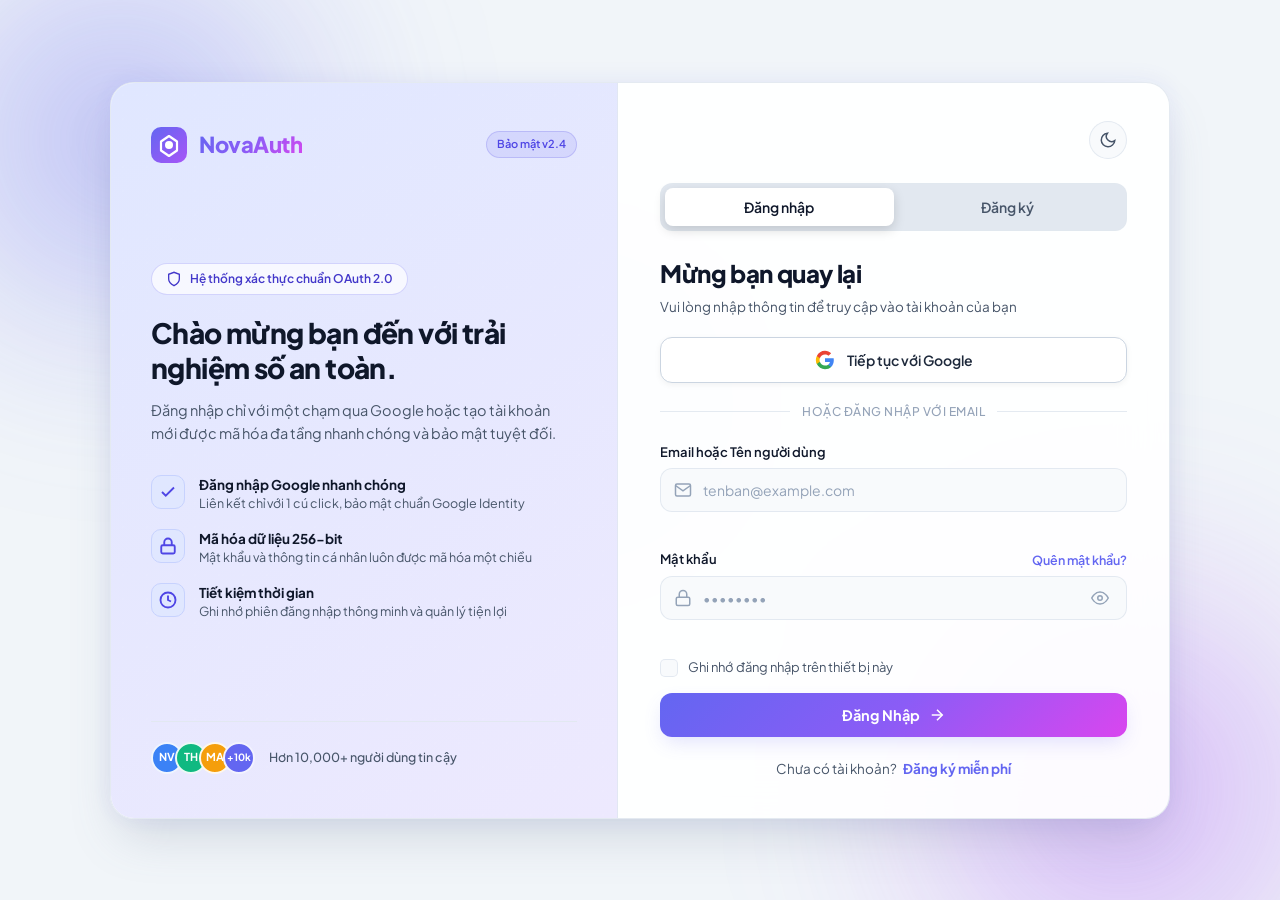
==== index.html @ f4237e20 "Initial commit: NovaAuth authentication project" ====
<!DOCTYPE html>
<html lang="vi" data-theme="dark">
<head>
    <meta charset="UTF-8">
    <meta name="viewport" content="width=device-width, initial-scale=1.0">
    <meta name="description" content="Trang đăng nhập và đăng ký tài khoản hiện đại, an toàn và hỗ trợ đăng nhập nhanh bằng Google.">
    <title>Đăng Nhập & Đăng Ký Tài Khoản | Auth Portal</title>
    
    <!-- Google Fonts -->
    <link rel="preconnect" href="https://fonts.googleapis.com">
    <link rel="preconnect" href="https://fonts.gstatic.com" crossorigin>
    <link href="https://fonts.googleapis.com/css2?family=Plus+Jakarta+Sans:wght@300;400;500;600;700;800&display=swap" rel="stylesheet">
    
    <!-- Stylesheet -->
    <link rel="stylesheet" href="style.css">
</head>
<body>
    <!-- Background Animated Glow Orbs -->
    <div class="ambient-glow glow-1"></div>
    <div class="ambient-glow glow-2"></div>
    <div class="ambient-glow glow-3"></div>

    <!-- Toast Notification Container -->
    <div id="toast-container" class="toast-container" aria-live="polite"></div>

    <!-- Main Container -->
    <main class="main-wrapper">
        <div class="auth-card">
            
            <!-- Left Panel / Brand Showcase (Desktop only) -->
            <div class="brand-panel">
                <div class="brand-header">
                    <div class="brand-logo">
                        <svg width="36" height="36" viewBox="0 0 36 36" fill="none" xmlns="http://www.w3.org/2000/svg">
                            <rect width="36" height="36" rx="10" fill="url(#logo-grad)"/>
                            <path d="M18 9L26 14.5V23.5L18 29L10 23.5V14.5L18 9Z" stroke="white" stroke-width="2.2" stroke-linejoin="round"/>
                            <circle cx="18" cy="18" r="4" fill="white"/>
                            <defs>
                                <linearGradient id="logo-grad" x1="0" y1="0" x2="36" y2="36" gradientUnits="userSpaceOnUse">
                                    <stop stop-color="#6366F1"/>
                                    <stop offset="1" stop-color="#A855F7"/>
                                </linearGradient>
                            </defs>
                        </svg>
                        <span class="brand-name">NovaAuth</span>
                    </div>
                    <span class="brand-badge">Bảo mật v2.4</span>
                </div>

                <div class="brand-content">
                    <div class="badge-pill">
                        <svg width="16" height="16" viewBox="0 0 24 24" fill="none" stroke="currentColor" stroke-width="2">
                            <path d="M12 22s8-4 8-10V5l-8-3-8 3v7c0 6 8 10 8 10z"/>
                        </svg>
                        <span>Hệ thống xác thực chuẩn OAuth 2.0</span>
                    </div>
                    <h1 class="brand-title">Chào mừng bạn đến với trải nghiệm số an toàn.</h1>
                    <p class="brand-desc">
                        Đăng nhập chỉ với một chạm qua Google hoặc tạo tài khoản mới được mã hóa đa tầng nhanh chóng và bảo mật tuyệt đối.
                    </p>

                    <!-- Feature list -->
                    <div class="feature-list">
                        <div class="feature-item">
                            <div class="feature-icon">
                                <svg width="18" height="18" viewBox="0 0 24 24" fill="none" stroke="currentColor" stroke-width="2.5">
                                    <polyline points="20 6 9 17 4 12"></polyline>
                                </svg>
                            </div>
                            <div class="feature-text">
                                <strong>Đăng nhập Google nhanh chóng</strong>
                                <span>Liên kết chỉ với 1 cú click, bảo mật chuẩn Google Identity</span>
                            </div>
                        </div>

                        <div class="feature-item">
                            <div class="feature-icon">
                                <svg width="18" height="18" viewBox="0 0 24 24" fill="none" stroke="currentColor" stroke-width="2.5">
                                    <rect x="3" y="11" width="18" height="11" rx="2" ry="2"></rect>
                                    <path d="M7 11V7a5 5 0 0 1 10 0v4"></path>
                                </svg>
                            </div>
                            <div class="feature-text">
                                <strong>Mã hóa dữ liệu 256-bit</strong>
                                <span>Mật khẩu và thông tin cá nhân luôn được mã hóa một chiều</span>
                            </div>
                        </div>

                        <div class="feature-item">
                            <div class="feature-icon">
                                <svg width="18" height="18" viewBox="0 0 24 24" fill="none" stroke="currentColor" stroke-width="2.5">
                                    <circle cx="12" cy="12" r="10"></circle>
                                    <path d="M12 6v6l4 2"></path>
                                </svg>
                            </div>
                            <div class="feature-text">
                                <strong>Tiết kiệm thời gian</strong>
                                <span>Ghi nhớ phiên đăng nhập thông minh và quản lý tiện lợi</span>
                            </div>
                        </div>
                    </div>
                </div>

                <div class="brand-footer">
                    <div class="user-avatars">
                        <div class="avatar-group">
                            <span class="avatar-dot avatar-1">NV</span>
                            <span class="avatar-dot avatar-2">TH</span>
                            <span class="avatar-dot avatar-3">MA</span>
                            <span class="avatar-dot avatar-count">+10k</span>
                        </div>
                        <span class="avatar-caption">Hơn 10,000+ người dùng tin cậy</span>
                    </div>
                </div>
            </div>

            <!-- Right Panel / Forms -->
            <div class="form-panel">
                <!-- Top Bar: Theme Toggle & Mobile Logo -->
                <div class="panel-top-bar">
                    <div class="mobile-logo">
                        <svg width="28" height="28" viewBox="0 0 36 36" fill="none">
                            <rect width="36" height="36" rx="8" fill="url(#mobile-logo-grad)"/>
                            <path d="M18 9L26 14.5V23.5L18 29L10 23.5V14.5L18 9Z" stroke="white" stroke-width="2.2" stroke-linejoin="round"/>
                            <circle cx="18" cy="18" r="4" fill="white"/>
                            <defs>
                                <linearGradient id="mobile-logo-grad" x1="0" y1="0" x2="36" y2="36" gradientUnits="userSpaceOnUse">
                                    <stop stop-color="#6366F1"/>
                                    <stop offset="1" stop-color="#A855F7"/>
                                </linearGradient>
                            </defs>
                        </svg>
                        <span>NovaAuth</span>
                    </div>

                    <button id="theme-toggle-btn" class="theme-toggle-btn" type="button" aria-label="Chuyển đổi giao diện sáng/tối" title="Đổi chế độ sáng / tối">
                        <svg class="theme-icon-sun" width="18" height="18" viewBox="0 0 24 24" fill="none" stroke="currentColor" stroke-width="2">
                            <circle cx="12" cy="12" r="5"></circle>
                            <line x1="12" y1="1" x2="12" y2="3"></line>
                            <line x1="12" y1="21" x2="12" y2="23"></line>
                            <line x1="4.22" y1="4.22" x2="5.64" y2="5.64"></line>
                            <line x1="18.36" y1="18.36" x2="19.78" y2="19.78"></line>
                            <line x1="1" y1="12" x2="3" y2="12"></line>
                            <line x1="21" y1="12" x2="23" y2="12"></line>
                            <line x1="4.22" y1="19.78" x2="5.64" y2="18.36"></line>
                            <line x1="18.36" y1="5.64" x2="19.78" y2="4.22"></line>
                        </svg>
                        <svg class="theme-icon-moon" width="18" height="18" viewBox="0 0 24 24" fill="none" stroke="currentColor" stroke-width="2">
                            <path d="M21 12.79A9 9 0 1 1 11.21 3 7 7 0 0 0 21 12.79z"></path>
                        </svg>
                    </button>
                </div>

                <!-- Authenticated Success Card View (Shown after login) -->
                <div id="authenticated-view" class="authenticated-view hidden">
                    <div class="auth-success-badge">
                        <svg width="40" height="40" viewBox="0 0 24 24" fill="none" stroke="currentColor" stroke-width="2">
                            <path d="M22 11.08V12a10 10 0 1 1-5.93-9.14"></path>
                            <polyline points="22 4 12 14.01 9 11.01"></polyline>
                        </svg>
                    </div>
                    <h2>Đăng nhập thành công!</h2>
                    <p class="auth-success-sub">Chào mừng bạn đã truy cập vào hệ thống NovaAuth an toàn.</p>
                    
                    <div class="user-card-profile">
                        <div class="user-avatar-circle" id="logged-user-avatar">U</div>
                        <div class="user-info">
                            <strong id="logged-user-name">Người dùng</strong>
                            <span id="logged-user-email">email@example.com</span>
                            <div class="login-method-badge" id="logged-method">
                                <span class="method-dot"></span> Đăng nhập bằng Google
                            </div>
                        </div>
                    </div>

                    <div class="authenticated-actions">
                        <button type="button" class="btn btn-primary" id="btn-continue-dashboard">
                            <span>Vào bảng điều khiển</span>
                            <svg width="18" height="18" viewBox="0 0 24 24" fill="none" stroke="currentColor" stroke-width="2">
                                <line x1="5" y1="12" x2="19" y2="12"></line>
                                <polyline points="12 5 19 12 12 19"></polyline>
                            </svg>
                        </button>
                        <button type="button" class="btn btn-secondary" id="btn-logout">
                            <svg width="18" height="18" viewBox="0 0 24 24" fill="none" stroke="currentColor" stroke-width="2">
                                <path d="M9 21H5a2 2 0 0 1-2-2V5a2 2 0 0 1 2-2h4"></path>
                                <polyline points="16 17 21 12 16 7"></polyline>
                                <line x1="21" y1="12" x2="9" y2="12"></line>
                            </svg>
                            <span>Đăng xuất</span>
                        </button>
                    </div>
                </div>

                <!-- Main Form Body (When not logged in) -->
                <div id="auth-forms-container" class="auth-forms-container">
                    
                    <!-- Segmented Pill Switcher -->
                    <div class="tabs-container" role="tablist">
                        <div class="tabs-slider" id="tabs-slider"></div>
                        <button class="tab-btn active" id="tab-login" role="tab" aria-selected="true" aria-controls="form-login">
                            Đăng nhập
                        </button>
                        <button class="tab-btn" id="tab-register" role="tab" aria-selected="false" aria-controls="form-register">
                            Đăng ký
                        </button>
                    </div>

                    <!-- Header Text -->
                    <div class="form-header">
                        <h2 id="form-heading">Mừng bạn quay lại</h2>
                        <p id="form-subheading">Vui lòng nhập thông tin để truy cập vào tài khoản của bạn</p>
                    </div>

                    <!-- Social Login: Google Button -->
                    <div class="social-login-section">
                        <button type="button" id="btn-google-auth" class="btn-google" aria-label="Đăng nhập bằng tài khoản Google">
                            <!-- Official Google "G" SVG Icon -->
                            <svg class="google-icon" width="20" height="20" viewBox="0 0 24 24" xmlns="http://www.w3.org/2000/svg">
                                <path d="M22.56 12.25c0-.78-.07-1.53-.2-2.25H12v4.26h5.92c-.26 1.37-1.04 2.53-2.21 3.31v2.77h3.57c2.08-1.92 3.28-4.74 3.28-8.09z" fill="#4285F4"/>
                                <path d="M12 23c2.97 0 5.46-.98 7.28-2.66l-3.57-2.77c-.98.66-2.23 1.06-3.71 1.06-2.86 0-5.29-1.93-6.16-4.53H2.18v2.84C3.99 20.53 7.7 23 12 23z" fill="#34A853"/>
                                <path d="M5.84 14.09c-.22-.66-.35-1.36-.35-2.09s.13-1.43.35-2.09V7.06H2.18C1.43 8.55 1 10.22 1 12s.43 3.45 1.18 4.94l2.85-2.22.81-.63z" fill="#FBBC05"/>
                                <path d="M12 5.38c1.62 0 3.06.56 4.21 1.64l3.15-3.15C17.45 2.09 14.97 1 12 1 7.7 1 3.99 3.47 2.18 7.06l3.66 2.84c.87-2.6 3.3-4.52 6.16-4.52z" fill="#EA4335"/>
                            </svg>
                            <span id="google-btn-text">Tiếp tục với Google</span>
                            <span class="btn-spinner hidden" id="google-spinner"></span>
                        </button>
                    </div>

                    <!-- Divider -->
                    <div class="divider">
                        <span class="divider-line"></span>
                        <span class="divider-text" id="divider-text">hoặc đăng nhập với email</span>
                        <span class="divider-line"></span>
                    </div>

                    <!-- LOGIN FORM -->
                    <form id="form-login" class="auth-form active" novalidate>
                        <!-- Email Input -->
                        <div class="form-group">
                            <label for="login-email" class="form-label">Email hoặc Tên người dùng</label>
                            <div class="input-wrapper">
                                <span class="input-icon">
                                    <svg width="18" height="18" viewBox="0 0 24 24" fill="none" stroke="currentColor" stroke-width="2">
                                        <path d="M4 4h16c1.1 0 2 .9 2 2v12c0 1.1-.9 2-2 2H4c-1.1 0-2-.9-2-2V6c0-1.1.9-2 2-2z"></path>
                                        <polyline points="22,6 12,13 2,6"></polyline>
                                    </svg>
                                </span>
                                <input type="email" id="login-email" class="form-input" placeholder="tenban@example.com" autocomplete="email" required>
                            </div>
                            <span class="error-msg" id="login-email-error"></span>
                        </div>

                        <!-- Password Input -->
                        <div class="form-group">
                            <div class="label-row">
                                <label for="login-password" class="form-label">Mật khẩu</label>
                                <button type="button" class="link-btn" id="btn-forgot-password">Quên mật khẩu?</button>
                            </div>
                            <div class="input-wrapper">
                                <span class="input-icon">
                                    <svg width="18" height="18" viewBox="0 0 24 24" fill="none" stroke="currentColor" stroke-width="2">
                                        <rect x="3" y="11" width="18" height="11" rx="2" ry="2"></rect>
                                        <path d="M7 11V7a5 5 0 0 1 10 0v4"></path>
                                    </svg>
                                </span>
                                <input type="password" id="login-password" class="form-input" placeholder="••••••••" autocomplete="current-password" required>
                                <button type="button" class="btn-toggle-password" data-target="login-password" aria-label="Ẩn hiện mật khẩu">
                                    <!-- Eye icon -->
                                    <svg class="eye-open" width="18" height="18" viewBox="0 0 24 24" fill="none" stroke="currentColor" stroke-width="2">
                                        <path d="M1 12s4-8 11-8 11 8 11 8-4 8-11 8-11-8-11-8z"></path>
                                        <circle cx="12" cy="12" r="3"></circle>
                                    </svg>
                                    <!-- Eye off icon -->
                                    <svg class="eye-closed hidden" width="18" height="18" viewBox="0 0 24 24" fill="none" stroke="currentColor" stroke-width="2">
                                        <path d="M17.94 17.94A10.07 10.07 0 0 1 12 20c-7 0-11-8-11-8a18.45 18.45 0 0 1 5.06-5.94M9.9 4.24A9.12 9.12 0 0 1 12 4c7 0 11 8 11 8a18.5 18.5 0 0 1-2.16 3.19m-6.72-1.07a3 3 0 1 1-4.24-4.24"></path>
                                        <line x1="1" y1="1" x2="23" y2="23"></line>
                                    </svg>
                                </button>
                            </div>
                            <span class="error-msg" id="login-password-error"></span>
                        </div>

                        <!-- Remember Me -->
                        <div class="form-check-group">
                            <label class="custom-checkbox">
                                <input type="checkbox" id="login-remember">
                                <span class="checkbox-box">
                                    <svg width="12" height="12" viewBox="0 0 24 24" fill="none" stroke="currentColor" stroke-width="3.5">
                                        <polyline points="20 6 9 17 4 12"></polyline>
                                    </svg>
                                </span>
                                <span class="checkbox-label">Ghi nhớ đăng nhập trên thiết bị này</span>
                            </label>
                        </div>

                        <!-- Submit Button -->
                        <button type="submit" id="btn-submit-login" class="btn btn-primary btn-block">
                            <span class="btn-text">Đăng Nhập</span>
                            <svg class="btn-arrow" width="18" height="18" viewBox="0 0 24 24" fill="none" stroke="currentColor" stroke-width="2">
                                <line x1="5" y1="12" x2="19" y2="12"></line>
                                <polyline points="12 5 19 12 12 19"></polyline>
                            </svg>
                            <span class="btn-spinner hidden"></span>
                        </button>

                        <div class="switch-prompt">
                            Chưa có tài khoản? <button type="button" class="inline-switch-btn" id="link-to-register">Đăng ký miễn phí</button>
                        </div>
                    </form>

                    <!-- REGISTER FORM -->
                    <form id="form-register" class="auth-form hidden" novalidate>
                        <!-- Full Name -->
                        <div class="form-group">
                            <label for="reg-fullname" class="form-label">Họ và tên</label>
                            <div class="input-wrapper">
                                <span class="input-icon">
                                    <svg width="18" height="18" viewBox="0 0 24 24" fill="none" stroke="currentColor" stroke-width="2">
                                        <path d="M20 21v-2a4 4 0 0 0-4-4H8a4 4 0 0 0-4 4v2"></path>
                                        <circle cx="12" cy="7" r="4"></circle>
                                    </svg>
                                </span>
                                <input type="text" id="reg-fullname" class="form-input" placeholder="Ví dụ: Nguyễn Văn An" autocomplete="name" required>
                            </div>
                            <span class="error-msg" id="reg-fullname-error"></span>
                        </div>

                        <!-- Email -->
                        <div class="form-group">
                            <label for="reg-email" class="form-label">Địa chỉ Email</label>
                            <div class="input-wrapper">
                                <span class="input-icon">
                                    <svg width="18" height="18" viewBox="0 0 24 24" fill="none" stroke="currentColor" stroke-width="2">
                                        <path d="M4 4h16c1.1 0 2 .9 2 2v12c0 1.1-.9 2-2 2H4c-1.1 0-2-.9-2-2V6c0-1.1.9-2 2-2z"></path>
                                        <polyline points="22,6 12,13 2,6"></polyline>
                                    </svg>
                                </span>
                                <input type="email" id="reg-email" class="form-input" placeholder="tenban@gmail.com" autocomplete="email" required>
                            </div>
                            <span class="error-msg" id="reg-email-error"></span>
                        </div>

                        <!-- Password -->
                        <div class="form-group">
                            <label for="reg-password" class="form-label">Mật khẩu</label>
                            <div class="input-wrapper">
                                <span class="input-icon">
                                    <svg width="18" height="18" viewBox="0 0 24 24" fill="none" stroke="currentColor" stroke-width="2">
                                        <rect x="3" y="11" width="18" height="11" rx="2" ry="2"></rect>
                                        <path d="M7 11V7a5 5 0 0 1 10 0v4"></path>
                                    </svg>
                                </span>
                                <input type="password" id="reg-password" class="form-input" placeholder="Tối thiểu 8 ký tự" autocomplete="new-password" required>
                                <button type="button" class="btn-toggle-password" data-target="reg-password" aria-label="Ẩn hiện mật khẩu">
                                    <svg class="eye-open" width="18" height="18" viewBox="0 0 24 24" fill="none" stroke="currentColor" stroke-width="2">
                                        <path d="M1 12s4-8 11-8 11 8 11 8-4 8-11 8-11-8-11-8z"></path>
                                        <circle cx="12" cy="12" r="3"></circle>
                                    </svg>
                                    <svg class="eye-closed hidden" width="18" height="18" viewBox="0 0 24 24" fill="none" stroke="currentColor" stroke-width="2">
                                        <path d="M17.94 17.94A10.07 10.07 0 0 1 12 20c-7 0-11-8-11-8a18.45 18.45 0 0 1 5.06-5.94M9.9 4.24A9.12 9.12 0 0 1 12 4c7 0 11 8 11 8a18.5 18.5 0 0 1-2.16 3.19m-6.72-1.07a3 3 0 1 1-4.24-4.24"></path>
                                        <line x1="1" y1="1" x2="23" y2="23"></line>
                                    </svg>
                                </button>
                            </div>

                            <!-- Real-time Password Strength Meter -->
                            <div class="password-meter-wrap" id="password-meter-wrap">
                                <div class="meter-bar-container">
                                    <div class="meter-bar-segment" id="meter-segment-1"></div>
                                    <div class="meter-bar-segment" id="meter-segment-2"></div>
                                    <div class="meter-bar-segment" id="meter-segment-3"></div>
                                    <div class="meter-bar-segment" id="meter-segment-4"></div>
                                </div>
                                <div class="meter-label">
                                    <span>Độ bảo mật:</span>
                                    <strong id="meter-text" class="meter-text">Chưa nhập</strong>
                                </div>
                                <!-- Password requirements checklist -->
                                <ul class="pwd-requirements">
                                    <li id="req-len" class="req-item">
                                        <span class="req-icon"></span> Tối thiểu 8 ký tự
                                    </li>
                                    <li id="req-upper" class="req-item">
                                        <span class="req-icon"></span> Chữ hoa và chữ thường
                                    </li>
                                    <li id="req-num" class="req-item">
                                        <span class="req-icon"></span> Chữ số (0-9)
                                    </li>
                                    <li id="req-special" class="req-item">
                                        <span class="req-icon"></span> Ký tự đặc biệt (!@#$%...)
                                    </li>
                                </ul>
                            </div>
                            <span class="error-msg" id="reg-password-error"></span>
                        </div>

                        <!-- Confirm Password -->
                        <div class="form-group">
                            <label for="reg-confirm-password" class="form-label">Xác nhận mật khẩu</label>
                            <div class="input-wrapper">
                                <span class="input-icon">
                                    <svg width="18" height="18" viewBox="0 0 24 24" fill="none" stroke="currentColor" stroke-width="2">
                                        <path d="M12 22s8-4 8-10V5l-8-3-8 3v7c0 6 8 10 8 10z"></path>
                                    </svg>
                                </span>
                                <input type="password" id="reg-confirm-password" class="form-input" placeholder="Nhập lại mật khẩu" autocomplete="new-password" required>
                                <button type="button" class="btn-toggle-password" data-target="reg-confirm-password" aria-label="Ẩn hiện mật khẩu">
                                    <svg class="eye-open" width="18" height="18" viewBox="0 0 24 24" fill="none" stroke="currentColor" stroke-width="2">
                                        <path d="M1 12s4-8 11-8 11 8 11 8-4 8-11 8-11-8-11-8z"></path>
                                        <circle cx="12" cy="12" r="3"></circle>
                                    </svg>
                                    <svg class="eye-closed hidden" width="18" height="18" viewBox="0 0 24 24" fill="none" stroke="currentColor" stroke-width="2">
                                        <path d="M17.94 17.94A10.07 10.07 0 0 1 12 20c-7 0-11-8-11-8a18.45 18.45 0 0 1 5.06-5.94M9.9 4.24A9.12 9.12 0 0 1 12 4c7 0 11 8 11 8a18.5 18.5 0 0 1-2.16 3.19m-6.72-1.07a3 3 0 1 1-4.24-4.24"></path>
                                        <line x1="1" y1="1" x2="23" y2="23"></line>
                                    </svg>
                                </button>
                            </div>
                            <span class="error-msg" id="reg-confirm-password-error"></span>
                        </div>

                        <!-- Terms and Conditions Checkbox -->
                        <div class="form-check-group">
                            <label class="custom-checkbox">
                                <input type="checkbox" id="reg-terms" required>
                                <span class="checkbox-box">
                                    <svg width="12" height="12" viewBox="0 0 24 24" fill="none" stroke="currentColor" stroke-width="3.5">
                                        <polyline points="20 6 9 17 4 12"></polyline>
                                    </svg>
                                </span>
                                <span class="checkbox-label">
                                    Tôi đồng ý với <a href="#terms" class="legal-link" id="link-terms">Điều khoản sử dụng</a> và <a href="#privacy" class="legal-link" id="link-privacy">Chính sách bảo mật</a>
                                </span>
                            </label>
                            <span class="error-msg" id="reg-terms-error"></span>
                        </div>

                        <!-- Submit Button -->
                        <button type="submit" id="btn-submit-register" class="btn btn-primary btn-block">
                            <span class="btn-text">Đăng Ký Tài Khoản</span>
                            <svg class="btn-arrow" width="18" height="18" viewBox="0 0 24 24" fill="none" stroke="currentColor" stroke-width="2">
                                <line x1="5" y1="12" x2="19" y2="12"></line>
                                <polyline points="12 5 19 12 12 19"></polyline>
                            </svg>
                            <span class="btn-spinner hidden"></span>
                        </button>

                        <div class="switch-prompt">
                            Đã có tài khoản? <button type="button" class="inline-switch-btn" id="link-to-login">Đăng nhập ngay</button>
                        </div>
                    </form>

                </div>
            </div>

        </div>
    </main>

    <!-- Google One-Tap / Account Chooser Modal (Interactive Simulation) -->
    <div id="google-modal" class="modal-overlay hidden" role="dialog" aria-modal="true" aria-labelledby="google-modal-title">
        <div class="modal-card google-modal-card">
            <div class="google-modal-header">
                <div class="google-brand-row">
                    <svg width="24" height="24" viewBox="0 0 24 24">
                        <path d="M22.56 12.25c0-.78-.07-1.53-.2-2.25H12v4.26h5.92c-.26 1.37-1.04 2.53-2.21 3.31v2.77h3.57c2.08-1.92 3.28-4.74 3.28-8.09z" fill="#4285F4"/>
                        <path d="M12 23c2.97 0 5.46-.98 7.28-2.66l-3.57-2.77c-.98.66-2.23 1.06-3.71 1.06-2.86 0-5.29-1.93-6.16-4.53H2.18v2.84C3.99 20.53 7.7 23 12 23z" fill="#34A853"/>
                        <path d="M5.84 14.09c-.22-.66-.35-1.36-.35-2.09s.13-1.43.35-2.09V7.06H2.18C1.43 8.55 1 10.22 1 12s.43 3.45 1.18 4.94l2.85-2.22.81-.63z" fill="#FBBC05"/>
                        <path d="M12 5.38c1.62 0 3.06.56 4.21 1.64l3.15-3.15C17.45 2.09 14.97 1 12 1 7.7 1 3.99 3.47 2.18 7.06l3.66 2.84c.87-2.6 3.3-4.52 6.16-4.52z" fill="#EA4335"/>
                    </svg>
                    <span class="google-title" id="google-modal-title">Đăng nhập bằng Google</span>
                </div>
                <button type="button" class="modal-close-btn" id="btn-close-google-modal" aria-label="Đóng">&times;</button>
            </div>

            <p class="google-modal-sub">Chọn tài khoản Google của bạn để liên kết với NovaAuth</p>

            <div class="google-account-list">
                <!-- Preset Account 1 -->
                <button type="button" class="google-account-item" data-email="nguyen.an.dev@gmail.com" data-name="Nguyễn Văn An" data-avatar="A">
                    <div class="google-avatar" style="background: linear-gradient(135deg, #4285F4, #34A853);">A</div>
                    <div class="google-account-details">
                        <strong class="google-acc-name">Nguyễn Văn An</strong>
                        <span class="google-acc-email">nguyen.an.dev@gmail.com</span>
                    </div>
                    <svg class="google-arrow" width="16" height="16" viewBox="0 0 24 24" fill="none" stroke="currentColor" stroke-width="2">
                        <polyline points="9 18 15 12 9 6"></polyline>
                    </svg>
                </button>

                <!-- Preset Account 2 -->
                <button type="button" class="google-account-item" data-email="tran.hoa.designer@gmail.com" data-name="Trần Thị Hoa" data-avatar="H">
                    <div class="google-avatar" style="background: linear-gradient(135deg, #EA4335, #FBBC05);">H</div>
                    <div class="google-account-details">
                        <strong class="google-acc-name">Trần Thị Hoa</strong>
                        <span class="google-acc-email">tran.hoa.designer@gmail.com</span>
                    </div>
                    <svg class="google-arrow" width="16" height="16" viewBox="0 0 24 24" fill="none" stroke="currentColor" stroke-width="2">
                        <polyline points="9 18 15 12 9 6"></polyline>
                    </svg>
                </button>

                <!-- Custom Account option -->
                <button type="button" class="google-account-item custom-acc" id="btn-google-custom-account">
                    <div class="google-avatar add-icon">
                        <svg width="20" height="20" viewBox="0 0 24 24" fill="none" stroke="currentColor" stroke-width="2">
                            <line x1="12" y1="5" x2="12" y2="19"></line>
                            <line x1="5" y1="12" x2="19" y2="12"></line>
                        </svg>
                    </div>
                    <div class="google-account-details">
                        <strong class="google-acc-name">Sử dụng tài khoản khác</strong>
                        <span class="google-acc-email">Nhập email Google cá nhân của bạn</span>
                    </div>
                </button>
            </div>

            <!-- Custom Email input form if user selects custom -->
            <form id="google-custom-form" class="google-custom-form hidden">
                <input type="email" id="google-custom-email-input" class="form-input" placeholder="Nhập địa chỉ Gmail..." required>
                <button type="submit" class="btn btn-primary" style="margin-top: 10px; width: 100%;">
                    Tiếp tục với tài khoản này
                </button>
            </form>

            <div class="google-modal-footer">
                <small>Để tiếp tục, Google sẽ chia sẻ tên, địa chỉ email, tùy chọn ngôn ngữ và ảnh hồ sơ của bạn với NovaAuth.</small>
            </div>
        </div>
    </div>

    <!-- Forgot Password Modal -->
    <div id="forgot-modal" class="modal-overlay hidden" role="dialog" aria-modal="true" aria-labelledby="forgot-modal-title">
        <div class="modal-card">
            <div class="modal-header">
                <div class="modal-icon-badge">
                    <svg width="24" height="24" viewBox="0 0 24 24" fill="none" stroke="currentColor" stroke-width="2">
                        <rect x="3" y="11" width="18" height="11" rx="2" ry="2"></rect>
                        <path d="M7 11V7a5 5 0 0 1 10 0v4"></path>
                    </svg>
                </div>
                <div>
                    <h3 id="forgot-modal-title">Khôi phục mật khẩu</h3>
                    <p class="modal-sub">Chúng tôi sẽ gửi liên kết đặt lại mật khẩu đến email của bạn</p>
                </div>
                <button type="button" class="modal-close-btn" id="btn-close-forgot-modal" aria-label="Đóng">&times;</button>
            </div>

            <form id="form-forgot-password" novalidate>
                <div class="form-group" style="margin-top: 16px;">
                    <label for="forgot-email" class="form-label">Email đã đăng ký</label>
                    <div class="input-wrapper">
                        <span class="input-icon">
                            <svg width="18" height="18" viewBox="0 0 24 24" fill="none" stroke="currentColor" stroke-width="2">
                                <path d="M4 4h16c1.1 0 2 .9 2 2v12c0 1.1-.9 2-2 2H4c-1.1 0-2-.9-2-2V6c0-1.1.9-2 2-2z"></path>
                                <polyline points="22,6 12,13 2,6"></polyline>
                            </svg>
                        </span>
                        <input type="email" id="forgot-email" class="form-input" placeholder="tenban@example.com" required>
                    </div>
                    <span class="error-msg" id="forgot-email-error"></span>
                </div>

                <div class="modal-actions">
                    <button type="button" class="btn btn-secondary" id="btn-cancel-forgot">Hủy bỏ</button>
                    <button type="submit" class="btn btn-primary" id="btn-send-forgot">
                        <span>Gửi liên kết</span>
                        <span class="btn-spinner hidden"></span>
                    </button>
                </div>
            </form>
        </div>
    </div>

    <!-- Terms / Privacy Modal -->
    <div id="terms-modal" class="modal-overlay hidden" role="dialog" aria-modal="true">
        <div class="modal-card">
            <div class="modal-header">
                <h3 id="terms-modal-title">Điều khoản & Bảo mật</h3>
                <button type="button" class="modal-close-btn" id="btn-close-terms-modal" aria-label="Đóng">&times;</button>
            </div>
            <div class="modal-scroll-content">
                <h4>1. Cam kết quyền riêng tư</h4>
                <p>Chúng tôi tuyệt đối bảo mật thông tin tài khoản và không chia sẻ dữ liệu người dùng cho bên thứ ba vì mục đích thương mại.</p>
                <h4>2. Đăng nhập liên kết Google</h4>
                <p>Khi đăng nhập hoặc đăng ký bằng Google, chúng tôi chỉ nhận thông tin xác thực cơ bản (Họ tên, Email, Ảnh đại diện) do bạn cấp phép theo tiêu chuẩn OAuth 2.0.</p>
                <h4>3. Quản lý mật khẩu</h4>
                <p>Mật khẩu người dùng được lưu trữ dưới dạng băm mã hóa một chiều (Salted Hash), đảm bảo an toàn tuyệt đối ngay cả trong trường hợp sự cố hệ thống.</p>
            </div>
            <div class="modal-actions">
                <button type="button" class="btn btn-primary" id="btn-accept-terms">Tôi đã hiểu</button>
            </div>
        </div>
    </div>

    <!-- App Logic Script -->
    <script src="app.js"></script>
</body>
</html>
---- style.css ----
/* ========================================================
   NovaAuth - Modern Authentication Portal Stylesheet
   Designed for Visual Wow, Glassmorphism, and Fluid UX
======================================================== */

/* Design Tokens & CSS Variables */
:root {
    /* Color Palette - Dark Mode Default */
    --bg-primary: #0a0e17;
    --bg-card: rgba(18, 24, 38, 0.85);
    --bg-card-border: rgba(255, 255, 255, 0.08);
    --bg-input: rgba(13, 18, 30, 0.7);
    --bg-input-focus: rgba(19, 26, 43, 0.95);
    
    --text-primary: #f8fafc;
    --text-secondary: #94a3b8;
    --text-muted: #64748b;
    
    --accent-primary: #6366f1;
    --accent-secondary: #a855f7;
    --accent-gradient: linear-gradient(135deg, #6366f1 0%, #8b5cf6 50%, #d946ef 100%);
    --accent-glow: rgba(99, 102, 241, 0.35);
    --accent-hover: #4f46e5;
    
    --success: #10b981;
    --success-glow: rgba(16, 185, 129, 0.25);
    --warning: #f59e0b;
    --danger: #ef4444;
    --danger-glow: rgba(239, 68, 68, 0.2);
    
    --google-btn-bg: #ffffff;
    --google-btn-text: #1f2937;
    --google-btn-border: #e5e7eb;
    --google-btn-hover: #f9fafb;
    
    --tab-bg: rgba(255, 255, 255, 0.05);
    --tab-active-bg: rgba(99, 102, 241, 0.2);
    --tab-active-border: rgba(99, 102, 241, 0.6);
    
    --shadow-card: 0 25px 60px -15px rgba(0, 0, 0, 0.6), 0 0 40px -10px rgba(99, 102, 241, 0.15);
    --radius-sm: 8px;
    --radius-md: 12px;
    --radius-lg: 18px;
    --radius-xl: 24px;
    
    --transition-fast: 0.2s cubic-bezier(0.4, 0, 0.2, 1);
    --transition-smooth: 0.35s cubic-bezier(0.16, 1, 0.3, 1);
}

/* Light Theme Overrides */
[data-theme="light"] {
    --bg-primary: #f1f5f9;
    --bg-card: rgba(255, 255, 255, 0.92);
    --bg-card-border: rgba(226, 232, 240, 0.9);
    --bg-input: #f8fafc;
    --bg-input-focus: #ffffff;
    
    --text-primary: #0f172a;
    --text-secondary: #475569;
    --text-muted: #94a3b8;
    
    --accent-glow: rgba(99, 102, 241, 0.2);
    
    --google-btn-bg: #ffffff;
    --google-btn-text: #1e293b;
    --google-btn-border: #cbd5e1;
    --google-btn-hover: #f1f5f9;
    
    --tab-bg: #e2e8f0;
    --tab-active-bg: #ffffff;
    --tab-active-border: transparent;
    
    --shadow-card: 0 25px 50px -12px rgba(100, 116, 139, 0.25), 0 0 25px rgba(99, 102, 241, 0.08);
}

/* Global Reset & Base */
*, *::before, *::after {
    margin: 0;
    padding: 0;
    box-sizing: border-box;
}

body {
    font-family: 'Plus Jakarta Sans', -apple-system, BlinkMacSystemFont, "Segoe UI", Roboto, sans-serif;
    background-color: var(--bg-primary);
    color: var(--text-primary);
    min-height: 100vh;
    display: flex;
    align-items: center;
    justify-content: center;
    position: relative;
    overflow-x: hidden;
    padding: 24px 16px;
    line-height: 1.5;
    transition: background-color var(--transition-smooth), color var(--transition-smooth);
}

/* Ambient Glowing Background Effect */
.ambient-glow {
    position: fixed;
    border-radius: 50%;
    filter: blur(100px);
    z-index: 0;
    pointer-events: none;
    opacity: 0.55;
    transition: opacity var(--transition-smooth);
}

.glow-1 {
    width: 480px;
    height: 480px;
    background: radial-gradient(circle, #6366f1 0%, rgba(99, 102, 241, 0) 70%);
    top: -100px;
    left: -120px;
    animation: floatGlow 14s ease-in-out infinite alternate;
}

.glow-2 {
    width: 520px;
    height: 520px;
    background: radial-gradient(circle, #a855f7 0%, rgba(168, 85, 247, 0) 70%);
    bottom: -150px;
    right: -100px;
    animation: floatGlow 18s ease-in-out infinite alternate-reverse;
}

.glow-3 {
    width: 320px;
    height: 320px;
    background: radial-gradient(circle, #06b6d4 0%, rgba(6, 182, 212, 0) 70%);
    top: 45%;
    left: 45%;
    transform: translate(-50%, -50%);
    opacity: 0.3;
}

@keyframes floatGlow {
    0% { transform: translateY(0px) scale(1); }
    50% { transform: translateY(40px) scale(1.08); }
    100% { transform: translateY(-30px) scale(0.95); }
}

/* Main Container */
.main-wrapper {
    position: relative;
    z-index: 1;
    width: 100%;
    max-width: 1060px;
    margin: auto;
}

/* Auth Card Dual-Panel Layout */
.auth-card {
    display: flex;
    background: var(--bg-card);
    backdrop-filter: blur(24px);
    -webkit-backdrop-filter: blur(24px);
    border: 1px solid var(--bg-card-border);
    border-radius: var(--radius-xl);
    box-shadow: var(--shadow-card);
    overflow: hidden;
    min-height: 640px;
    transition: border-color var(--transition-smooth), background var(--transition-smooth);
}

/* ========================================================
   LEFT PANEL (Brand Showcase - Desktop)
======================================================== */
.brand-panel {
    flex: 1.05;
    background: linear-gradient(145deg, rgba(30, 27, 75, 0.6) 0%, rgba(15, 23, 42, 0.85) 100%);
    border-right: 1px solid var(--bg-card-border);
    padding: 44px 40px;
    display: flex;
    flex-direction: column;
    justify-content: space-between;
    position: relative;
    overflow: hidden;
}

[data-theme="light"] .brand-panel {
    background: linear-gradient(145deg, #e0e7ff 0%, #ede9fe 100%);
    border-right: 1px solid rgba(226, 232, 240, 0.8);
}

/* Subtle pattern overlay on brand panel */
.brand-panel::before {
    content: '';
    position: absolute;
    top: 0;
    left: 0;
    right: 0;
    bottom: 0;
    background-image: radial-gradient(rgba(255, 255, 255, 0.1) 1px, transparent 1px);
    background-size: 24px 24px;
    opacity: 0.3;
    pointer-events: none;
}

.brand-header {
    display: flex;
    align-items: center;
    justify-content: space-between;
    z-index: 2;
}

.brand-logo {
    display: flex;
    align-items: center;
    gap: 12px;
}

.brand-name {
    font-size: 22px;
    font-weight: 800;
    letter-spacing: -0.5px;
    background: var(--accent-gradient);
    -webkit-background-clip: text;
    -webkit-text-fill-color: transparent;
}

.brand-badge {
    font-size: 11px;
    font-weight: 600;
    padding: 4px 10px;
    border-radius: 20px;
    background: rgba(99, 102, 241, 0.18);
    color: #a5b4fc;
    border: 1px solid rgba(165, 180, 252, 0.3);
}

[data-theme="light"] .brand-badge {
    color: #4f46e5;
    background: rgba(79, 70, 229, 0.1);
    border-color: rgba(79, 70, 229, 0.2);
}

.brand-content {
    margin: 36px 0;
    z-index: 2;
}

.badge-pill {
    display: inline-flex;
    align-items: center;
    gap: 8px;
    padding: 6px 14px;
    background: rgba(255, 255, 255, 0.08);
    border: 1px solid rgba(255, 255, 255, 0.12);
    border-radius: 30px;
    font-size: 12px;
    font-weight: 600;
    color: #c7d2fe;
    margin-bottom: 20px;
}

[data-theme="light"] .badge-pill {
    background: rgba(255, 255, 255, 0.7);
    border-color: rgba(99, 102, 241, 0.25);
    color: #4338ca;
}

.brand-title {
    font-size: 28px;
    font-weight: 800;
    line-height: 1.25;
    letter-spacing: -0.6px;
    margin-bottom: 14px;
    color: var(--text-primary);
}

.brand-desc {
    font-size: 14.5px;
    color: var(--text-secondary);
    line-height: 1.6;
    margin-bottom: 30px;
}

/* Feature bullet items */
.feature-list {
    display: flex;
    flex-direction: column;
    gap: 16px;
}

.feature-item {
    display: flex;
    align-items: flex-start;
    gap: 14px;
}

.feature-icon {
    width: 34px;
    height: 34px;
    border-radius: 10px;
    background: rgba(99, 102, 241, 0.2);
    border: 1px solid rgba(99, 102, 241, 0.35);
    display: flex;
    align-items: center;
    justify-content: center;
    color: #818cf8;
    flex-shrink: 0;
    transition: transform var(--transition-fast);
}

[data-theme="light"] .feature-icon {
    background: #e0e7ff;
    color: #4f46e5;
    border-color: #c7d2fe;
}

.feature-item:hover .feature-icon {
    transform: scale(1.08) rotate(3deg);
}

.feature-text {
    display: flex;
    flex-direction: column;
}

.feature-text strong {
    font-size: 13.5px;
    font-weight: 700;
    color: var(--text-primary);
}

.feature-text span {
    font-size: 12.5px;
    color: var(--text-secondary);
    line-height: 1.4;
}

/* Brand Footer / Proof */
.brand-footer {
    z-index: 2;
    padding-top: 20px;
    border-top: 1px solid var(--bg-card-border);
}

.user-avatars {
    display: flex;
    align-items: center;
    gap: 14px;
}

.avatar-group {
    display: flex;
    align-items: center;
}

.avatar-dot {
    width: 32px;
    height: 32px;
    border-radius: 50%;
    display: flex;
    align-items: center;
    justify-content: center;
    font-size: 11px;
    font-weight: 700;
    color: #ffffff;
    border: 2px solid var(--bg-card);
    margin-left: -8px;
}

.avatar-dot:first-child {
    margin-left: 0;
}

.avatar-1 { background: #3b82f6; }
.avatar-2 { background: #10b981; }
.avatar-3 { background: #f59e0b; }
.avatar-count {
    background: #6366f1;
    font-size: 10px;
    padding: 0 4px;
}

.avatar-caption {
    font-size: 12.5px;
    color: var(--text-secondary);
    font-weight: 500;
}

/* ========================================================
   RIGHT PANEL (Form & Interactions)
======================================================== */
.form-panel {
    flex: 1.15;
    padding: 38px 42px;
    display: flex;
    flex-direction: column;
    justify-content: center;
    position: relative;
}

/* Top bar: Mobile logo & Theme Switcher */
.panel-top-bar {
    display: flex;
    align-items: center;
    justify-content: space-between;
    margin-bottom: 24px;
}

.mobile-logo {
    display: none;
    align-items: center;
    gap: 10px;
    font-weight: 800;
    font-size: 18px;
    background: var(--accent-gradient);
    -webkit-background-clip: text;
    -webkit-text-fill-color: transparent;
}

/* Theme Toggle Button */
.theme-toggle-btn {
    margin-left: auto;
    background: var(--bg-input);
    border: 1px solid var(--bg-card-border);
    color: var(--text-secondary);
    width: 38px;
    height: 38px;
    border-radius: 50%;
    cursor: pointer;
    display: flex;
    align-items: center;
    justify-content: center;
    transition: all var(--transition-fast);
}

.theme-toggle-btn:hover {
    color: var(--text-primary);
    border-color: var(--accent-primary);
    transform: rotate(20deg);
}

[data-theme="dark"] .theme-icon-sun { display: block; }
[data-theme="dark"] .theme-icon-moon { display: none; }
[data-theme="light"] .theme-icon-sun { display: none; }
[data-theme="light"] .theme-icon-moon { display: block; }

/* Segmented Pill Switcher [Đăng nhập] [Đăng ký] */
.tabs-container {
    display: flex;
    position: relative;
    background: var(--tab-bg);
    border-radius: var(--radius-md);
    padding: 4px;
    margin-bottom: 24px;
    border: 1px solid var(--bg-card-border);
}

.tabs-slider {
    position: absolute;
    top: 4px;
    bottom: 4px;
    left: 4px;
    width: calc(50% - 4px);
    background: var(--tab-active-bg);
    border: 1px solid var(--tab-active-border);
    border-radius: 8px;
    box-shadow: 0 4px 12px rgba(0, 0, 0, 0.15);
    transition: transform 0.3s cubic-bezier(0.25, 1, 0.5, 1);
    z-index: 1;
}

[data-tab="register"] .tabs-slider {
    transform: translateX(100%);
}

.tab-btn {
    flex: 1;
    position: relative;
    z-index: 2;
    padding: 10px 0;
    background: transparent;
    border: none;
    font-family: inherit;
    font-size: 14px;
    font-weight: 600;
    color: var(--text-secondary);
    cursor: pointer;
    transition: color var(--transition-fast);
}

.tab-btn.active {
    color: var(--text-primary);
}

/* Header Text */
.form-header {
    margin-bottom: 20px;
}

.form-header h2 {
    font-size: 24px;
    font-weight: 800;
    letter-spacing: -0.4px;
    color: var(--text-primary);
    margin-bottom: 6px;
}

.form-header p {
    font-size: 13.5px;
    color: var(--text-secondary);
}

/* Google Sign-In Button */
.social-login-section {
    margin-bottom: 20px;
}

.btn-google {
    width: 100%;
    display: flex;
    align-items: center;
    justify-content: center;
    gap: 12px;
    background-color: var(--google-btn-bg);
    color: var(--google-btn-text);
    border: 1px solid var(--google-btn-border);
    font-family: inherit;
    font-size: 14px;
    font-weight: 600;
    padding: 12px 18px;
    border-radius: var(--radius-md);
    cursor: pointer;
    box-shadow: 0 2px 6px rgba(0, 0, 0, 0.05);
    transition: all var(--transition-smooth);
    position: relative;
    overflow: hidden;
}

.btn-google:hover {
    background-color: var(--google-btn-hover);
    box-shadow: 0 6px 16px rgba(0, 0, 0, 0.12);
    transform: translateY(-1px);
}

.btn-google:active {
    transform: translateY(0);
}

.google-icon {
    flex-shrink: 0;
    transition: transform var(--transition-fast);
}

.btn-google:hover .google-icon {
    transform: scale(1.1);
}

/* Divider */
.divider {
    display: flex;
    align-items: center;
    gap: 12px;
    margin-bottom: 22px;
}

.divider-line {
    flex: 1;
    height: 1px;
    background: var(--bg-card-border);
}

.divider-text {
    font-size: 12px;
    font-weight: 500;
    color: var(--text-muted);
    text-transform: uppercase;
    letter-spacing: 0.5px;
}

/* Form Groups & Inputs */
.auth-form {
    display: flex;
    flex-direction: column;
    gap: 16px;
    transition: opacity var(--transition-smooth), transform var(--transition-smooth);
}

.auth-form.hidden {
    display: none;
}

.form-group {
    display: flex;
    flex-direction: column;
    gap: 6px;
}

.label-row {
    display: flex;
    justify-content: space-between;
    align-items: center;
}

.form-label {
    font-size: 13px;
    font-weight: 600;
    color: var(--text-primary);
}

.link-btn {
    background: none;
    border: none;
    color: var(--accent-primary);
    font-family: inherit;
    font-size: 12.5px;
    font-weight: 600;
    cursor: pointer;
    transition: color var(--transition-fast);
    padding: 0;
}

.link-btn:hover {
    color: var(--accent-secondary);
    text-decoration: underline;
}

.input-wrapper {
    position: relative;
    display: flex;
    align-items: center;
}

.input-icon {
    position: absolute;
    left: 14px;
    color: var(--text-muted);
    pointer-events: none;
    display: flex;
    align-items: center;
    transition: color var(--transition-fast);
}

.form-input {
    width: 100%;
    padding: 12px 42px 12px 42px;
    font-family: inherit;
    font-size: 14px;
    color: var(--text-primary);
    background-color: var(--bg-input);
    border: 1px solid var(--bg-card-border);
    border-radius: var(--radius-md);
    outline: none;
    transition: all var(--transition-fast);
}

.form-input::placeholder {
    color: var(--text-muted);
}

.form-input:focus {
    background-color: var(--bg-input-focus);
    border-color: var(--accent-primary);
    box-shadow: 0 0 0 3px var(--accent-glow);
}

.input-wrapper:focus-within .input-icon {
    color: var(--accent-primary);
}

.form-input.is-invalid {
    border-color: var(--danger);
    box-shadow: 0 0 0 3px var(--danger-glow);
}

.error-msg {
    font-size: 11.5px;
    color: var(--danger);
    font-weight: 500;
    min-height: 16px;
    display: block;
    line-height: 1.3;
}

/* Toggle Password Visibility Button */
.btn-toggle-password {
    position: absolute;
    right: 12px;
    background: none;
    border: none;
    color: var(--text-muted);
    cursor: pointer;
    display: flex;
    align-items: center;
    justify-content: center;
    padding: 6px;
    border-radius: 6px;
    transition: color var(--transition-fast);
}

.btn-toggle-password:hover {
    color: var(--text-primary);
}

/* Custom Checkbox */
.form-check-group {
    display: flex;
    flex-direction: column;
    gap: 4px;
}

.custom-checkbox {
    display: inline-flex;
    align-items: center;
    gap: 10px;
    cursor: pointer;
    user-select: none;
}

.custom-checkbox input[type="checkbox"] {
    position: absolute;
    opacity: 0;
    width: 0;
    height: 0;
}

.checkbox-box {
    width: 18px;
    height: 18px;
    border-radius: 5px;
    background: var(--bg-input);
    border: 1.5px solid var(--bg-card-border);
    display: flex;
    align-items: center;
    justify-content: center;
    color: #ffffff;
    transition: all var(--transition-fast);
    flex-shrink: 0;
}

.checkbox-box svg {
    opacity: 0;
    transform: scale(0.5);
    transition: all var(--transition-fast);
}

.custom-checkbox input[type="checkbox"]:checked + .checkbox-box {
    background: var(--accent-primary);
    border-color: var(--accent-primary);
}

.custom-checkbox input[type="checkbox"]:checked + .checkbox-box svg {
    opacity: 1;
    transform: scale(1);
}

.custom-checkbox input[type="checkbox"]:focus + .checkbox-box {
    box-shadow: 0 0 0 3px var(--accent-glow);
}

.checkbox-label {
    font-size: 13px;
    color: var(--text-secondary);
}

.legal-link {
    color: var(--accent-primary);
    text-decoration: none;
    font-weight: 600;
}

.legal-link:hover {
    text-decoration: underline;
}

/* Buttons */
.btn {
    display: inline-flex;
    align-items: center;
    justify-content: center;
    gap: 8px;
    font-family: inherit;
    font-size: 14.5px;
    font-weight: 700;
    padding: 13px 22px;
    border-radius: var(--radius-md);
    cursor: pointer;
    border: none;
    transition: all var(--transition-smooth);
    position: relative;
}

.btn-primary {
    background: var(--accent-gradient);
    color: #ffffff;
    box-shadow: 0 8px 20px -4px var(--accent-glow);
}

.btn-primary:hover {
    box-shadow: 0 12px 24px -2px var(--accent-glow);
    transform: translateY(-2px);
    filter: brightness(1.06);
}

.btn-primary:active {
    transform: translateY(0);
}

.btn-secondary {
    background: var(--bg-input);
    color: var(--text-primary);
    border: 1px solid var(--bg-card-border);
}

.btn-secondary:hover {
    background: var(--bg-card-border);
    color: var(--text-primary);
}

.btn-block {
    width: 100%;
}

.btn-arrow {
    transition: transform var(--transition-fast);
}

.btn:hover .btn-arrow {
    transform: translateX(4px);
}

/* Spinner for button loading */
.btn-spinner {
    width: 18px;
    height: 18px;
    border: 2.5px solid rgba(255, 255, 255, 0.3);
    border-top-color: #ffffff;
    border-radius: 50%;
    animation: spin 0.7s linear infinite;
}

.btn-google .btn-spinner {
    border: 2.5px solid rgba(0, 0, 0, 0.2);
    border-top-color: #4285f4;
}

@keyframes spin {
    to { transform: rotate(360deg); }
}

.hidden {
    display: none !important;
}

/* Bottom switch prompt */
.switch-prompt {
    text-align: center;
    font-size: 13.5px;
    color: var(--text-secondary);
    margin-top: 6px;
}

.inline-switch-btn {
    background: none;
    border: none;
    color: var(--accent-primary);
    font-family: inherit;
    font-weight: 700;
    font-size: 13.5px;
    cursor: pointer;
    padding: 0;
    margin-left: 4px;
    transition: color var(--transition-fast);
}

.inline-switch-btn:hover {
    color: var(--accent-secondary);
    text-decoration: underline;
}

/* ========================================================
   PASSWORD STRENGTH METER
======================================================== */
.password-meter-wrap {
    margin-top: 6px;
    display: flex;
    flex-direction: column;
    gap: 8px;
}

.meter-bar-container {
    display: flex;
    gap: 5px;
    height: 4px;
}

.meter-bar-segment {
    flex: 1;
    height: 100%;
    background-color: var(--bg-card-border);
    border-radius: 4px;
    transition: background-color var(--transition-smooth);
}

.meter-label {
    display: flex;
    justify-content: space-between;
    font-size: 11.5px;
    color: var(--text-muted);
}

.meter-text {
    font-weight: 700;
    transition: color var(--transition-fast);
}

.pwd-requirements {
    list-style: none;
    display: grid;
    grid-template-columns: 1fr 1fr;
    gap: 6px 12px;
    margin-top: 4px;
}

.req-item {
    font-size: 11.5px;
    color: var(--text-muted);
    display: flex;
    align-items: center;
    gap: 6px;
    transition: color var(--transition-fast);
}

.req-icon {
    width: 6px;
    height: 6px;
    border-radius: 50%;
    background-color: var(--text-muted);
    transition: all var(--transition-fast);
}

.req-item.met {
    color: var(--success);
}

.req-item.met .req-icon {
    background-color: var(--success);
    box-shadow: 0 0 6px var(--success);
}

/* ========================================================
   AUTHENTICATED DASHBOARD VIEW
======================================================== */
.authenticated-view {
    display: flex;
    flex-direction: column;
    align-items: center;
    text-align: center;
    padding: 20px 0;
    animation: fadeInScale 0.4s ease-out;
}

@keyframes fadeInScale {
    from { opacity: 0; transform: scale(0.96); }
    to { opacity: 1; transform: scale(1); }
}

.auth-success-badge {
    width: 64px;
    height: 64px;
    border-radius: 50%;
    background: rgba(16, 185, 129, 0.15);
    border: 2px solid var(--success);
    color: var(--success);
    display: flex;
    align-items: center;
    justify-content: center;
    margin-bottom: 18px;
    box-shadow: 0 0 24px var(--success-glow);
}

.auth-success-sub {
    font-size: 14px;
    color: var(--text-secondary);
    margin-top: 6px;
    margin-bottom: 24px;
}

.user-card-profile {
    width: 100%;
    background: var(--bg-input);
    border: 1px solid var(--bg-card-border);
    border-radius: var(--radius-lg);
    padding: 18px 20px;
    display: flex;
    align-items: center;
    gap: 16px;
    margin-bottom: 24px;
    text-align: left;
}

.user-avatar-circle {
    width: 52px;
    height: 52px;
    border-radius: 50%;
    background: var(--accent-gradient);
    color: #ffffff;
    font-size: 20px;
    font-weight: 800;
    display: flex;
    align-items: center;
    justify-content: center;
    box-shadow: 0 4px 12px var(--accent-glow);
}

.user-info {
    display: flex;
    flex-direction: column;
    gap: 2px;
}

.user-info strong {
    font-size: 16px;
    color: var(--text-primary);
}

.user-info span {
    font-size: 13px;
    color: var(--text-secondary);
}

.login-method-badge {
    display: inline-flex;
    align-items: center;
    gap: 6px;
    font-size: 11px;
    font-weight: 600;
    color: var(--success);
    margin-top: 4px;
}

.method-dot {
    width: 7px;
    height: 7px;
    border-radius: 50%;
    background-color: var(--success);
}

.authenticated-actions {
    display: flex;
    gap: 12px;
    width: 100%;
}

.authenticated-actions .btn {
    flex: 1;
}

/* ========================================================
   MODALS (Google Simulation, Forgot Password, Terms)
======================================================== */
.modal-overlay {
    position: fixed;
    top: 0;
    left: 0;
    right: 0;
    bottom: 0;
    background: rgba(0, 0, 0, 0.7);
    backdrop-filter: blur(8px);
    -webkit-backdrop-filter: blur(8px);
    z-index: 100;
    display: flex;
    align-items: center;
    justify-content: center;
    padding: 16px;
    animation: modalFadeIn 0.25s ease-out;
}

@keyframes modalFadeIn {
    from { opacity: 0; }
    to { opacity: 1; }
}

.modal-card {
    background: var(--bg-card);
    border: 1px solid var(--bg-card-border);
    border-radius: var(--radius-xl);
    padding: 30px;
    width: 100%;
    max-width: 440px;
    box-shadow: var(--shadow-card);
    position: relative;
    animation: modalSlideUp 0.3s cubic-bezier(0.16, 1, 0.3, 1);
}

@keyframes modalSlideUp {
    from { opacity: 0; transform: translateY(20px) scale(0.96); }
    to { opacity: 1; transform: translateY(0) scale(1); }
}

.modal-header {
    display: flex;
    align-items: flex-start;
    justify-content: space-between;
    gap: 12px;
    margin-bottom: 12px;
}

.modal-icon-badge {
    width: 44px;
    height: 44px;
    border-radius: var(--radius-md);
    background: rgba(99, 102, 241, 0.15);
    color: var(--accent-primary);
    display: flex;
    align-items: center;
    justify-content: center;
    flex-shrink: 0;
}

.modal-sub {
    font-size: 13px;
    color: var(--text-secondary);
    margin-top: 4px;
}

.modal-close-btn {
    background: none;
    border: none;
    font-size: 24px;
    color: var(--text-muted);
    cursor: pointer;
    line-height: 1;
    padding: 2px 6px;
    border-radius: 6px;
    transition: color var(--transition-fast);
}

.modal-close-btn:hover {
    color: var(--text-primary);
}

.modal-actions {
    display: flex;
    justify-content: flex-end;
    gap: 12px;
    margin-top: 24px;
}

.modal-scroll-content {
    max-height: 280px;
    overflow-y: auto;
    padding-right: 8px;
    font-size: 13.5px;
    color: var(--text-secondary);
    line-height: 1.6;
    margin: 16px 0;
}

.modal-scroll-content h4 {
    color: var(--text-primary);
    font-size: 14px;
    margin: 12px 0 4px;
}

/* Google Account Chooser Specifics */
.google-brand-row {
    display: flex;
    align-items: center;
    gap: 10px;
}

.google-title {
    font-size: 17px;
    font-weight: 700;
    color: var(--text-primary);
}

.google-modal-sub {
    font-size: 13px;
    color: var(--text-secondary);
    margin: 8px 0 20px;
}

.google-account-list {
    display: flex;
    flex-direction: column;
    gap: 10px;
}

.google-account-item {
    display: flex;
    align-items: center;
    gap: 14px;
    width: 100%;
    padding: 12px 14px;
    background: var(--bg-input);
    border: 1px solid var(--bg-card-border);
    border-radius: var(--radius-md);
    cursor: pointer;
    font-family: inherit;
    text-align: left;
    transition: all var(--transition-fast);
}

.google-account-item:hover {
    border-color: #4285f4;
    background: rgba(66, 133, 244, 0.08);
    transform: translateX(4px);
}

.google-avatar {
    width: 38px;
    height: 38px;
    border-radius: 50%;
    display: flex;
    align-items: center;
    justify-content: center;
    color: #ffffff;
    font-size: 16px;
    font-weight: 700;
    flex-shrink: 0;
}

.google-avatar.add-icon {
    background: var(--bg-card-border);
    color: var(--text-primary);
}

.google-account-details {
    flex: 1;
    display: flex;
    flex-direction: column;
    overflow: hidden;
}

.google-acc-name {
    font-size: 13.5px;
    color: var(--text-primary);
}

.google-acc-email {
    font-size: 12px;
    color: var(--text-secondary);
    text-overflow: ellipsis;
    white-space: nowrap;
    overflow: hidden;
}

.google-arrow {
    color: var(--text-muted);
}

.google-modal-footer {
    margin-top: 20px;
    padding-top: 14px;
    border-top: 1px solid var(--bg-card-border);
}

.google-modal-footer small {
    font-size: 11.5px;
    color: var(--text-muted);
    line-height: 1.4;
    display: block;
}

/* ========================================================
   TOAST NOTIFICATION SYSTEM
======================================================== */
.toast-container {
    position: fixed;
    top: 24px;
    right: 24px;
    display: flex;
    flex-direction: column;
    gap: 10px;
    z-index: 1000;
    pointer-events: none;
}

.toast {
    pointer-events: auto;
    background: var(--bg-card);
    border: 1px solid var(--bg-card-border);
    border-radius: var(--radius-md);
    padding: 14px 18px;
    min-width: 300px;
    max-width: 380px;
    box-shadow: 0 10px 30px rgba(0, 0, 0, 0.4);
    backdrop-filter: blur(16px);
    display: flex;
    align-items: center;
    gap: 12px;
    animation: toastIn 0.35s cubic-bezier(0.16, 1, 0.3, 1);
    transition: all 0.3s ease;
}

.toast.toast-exit {
    opacity: 0;
    transform: translateX(50px);
}

@keyframes toastIn {
    from { opacity: 0; transform: translateY(-16px) scale(0.9); }
    to { opacity: 1; transform: translateY(0) scale(1); }
}

.toast-icon {
    width: 28px;
    height: 28px;
    border-radius: 50%;
    display: flex;
    align-items: center;
    justify-content: center;
    flex-shrink: 0;
}

.toast-success .toast-icon {
    background: rgba(16, 185, 129, 0.2);
    color: var(--success);
}

.toast-error .toast-icon {
    background: rgba(239, 68, 68, 0.2);
    color: var(--danger);
}

.toast-info .toast-icon {
    background: rgba(99, 102, 241, 0.2);
    color: var(--accent-primary);
}

.toast-content {
    flex: 1;
    display: flex;
    flex-direction: column;
}

.toast-title {
    font-size: 13.5px;
    font-weight: 700;
    color: var(--text-primary);
}

.toast-message {
    font-size: 12.5px;
    color: var(--text-secondary);
}

/* ========================================================
   RESPONSIVE DESIGN (Tablets & Mobile)
======================================================== */
@media (max-width: 900px) {
    .brand-panel {
        display: none;
    }

    .mobile-logo {
        display: flex;
    }

    .form-panel {
        padding: 32px 24px;
    }

    .auth-card {
        max-width: 480px;
        margin: 0 auto;
        min-height: auto;
    }
}

@media (max-width: 480px) {
    body {
        padding: 12px;
    }

    .form-panel {
        padding: 24px 18px;
    }

    .pwd-requirements {
        grid-template-columns: 1fr;
    }

    .toast-container {
        top: 12px;
        right: 12px;
        left: 12px;
    }

    .toast {
        min-width: unset;
        width: 100%;
    }
}
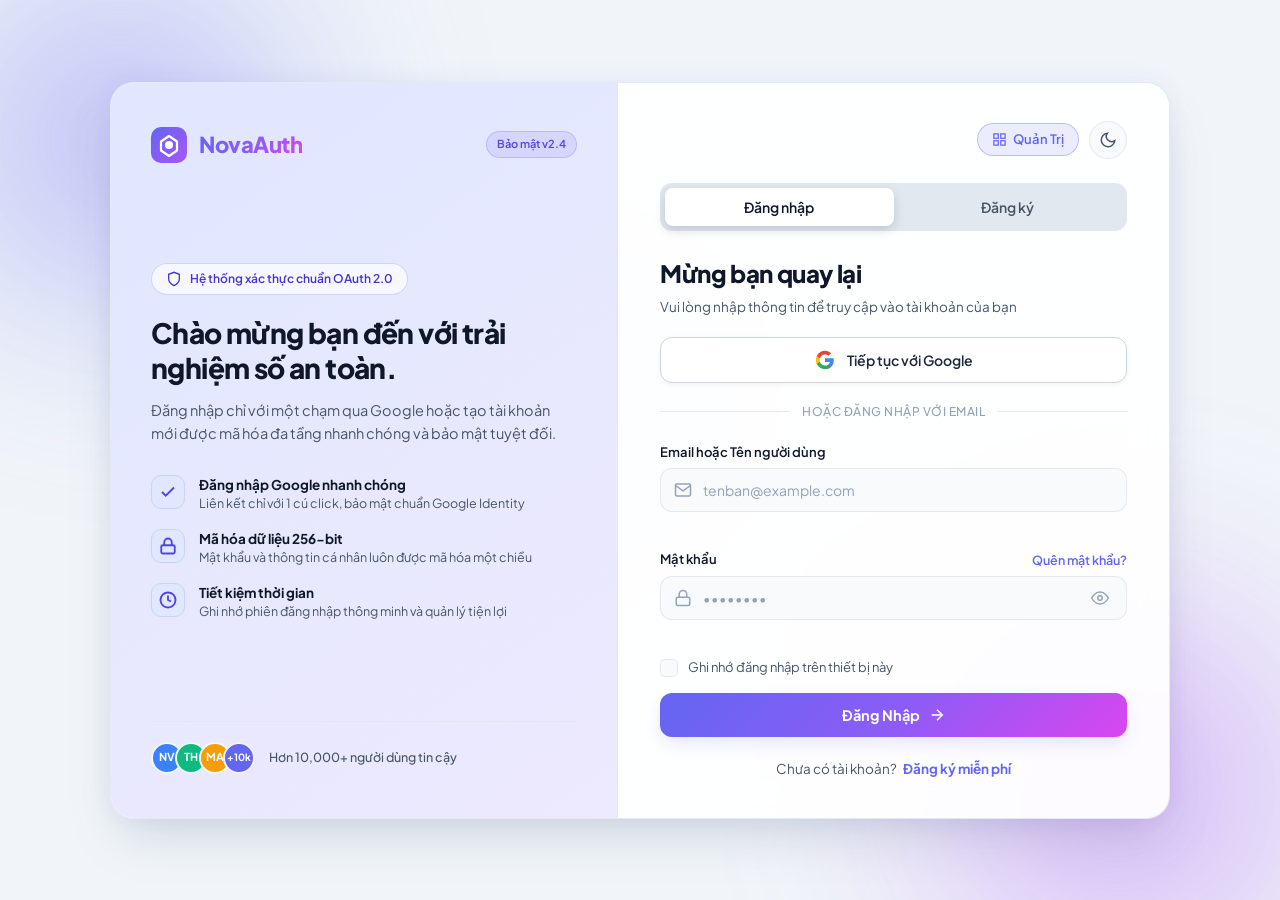
==== commit 68722cc9: "Add Admin Dashboard with Google Drive Cloud Sync integration and user management" ====
--- a/index.html
+++ b/index.html
@@ -133,22 +133,34 @@
                         <span>NovaAuth</span>
                     </div>
 
-                    <button id="theme-toggle-btn" class="theme-toggle-btn" type="button" aria-label="Chuyển đổi giao diện sáng/tối" title="Đổi chế độ sáng / tối">
-                        <svg class="theme-icon-sun" width="18" height="18" viewBox="0 0 24 24" fill="none" stroke="currentColor" stroke-width="2">
-                            <circle cx="12" cy="12" r="5"></circle>
-                            <line x1="12" y1="1" x2="12" y2="3"></line>
-                            <line x1="12" y1="21" x2="12" y2="23"></line>
-                            <line x1="4.22" y1="4.22" x2="5.64" y2="5.64"></line>
-                            <line x1="18.36" y1="18.36" x2="19.78" y2="19.78"></line>
-                            <line x1="1" y1="12" x2="3" y2="12"></line>
-                            <line x1="21" y1="12" x2="23" y2="12"></line>
-                            <line x1="4.22" y1="19.78" x2="5.64" y2="18.36"></line>
-                            <line x1="18.36" y1="5.64" x2="19.78" y2="4.22"></line>
-                        </svg>
-                        <svg class="theme-icon-moon" width="18" height="18" viewBox="0 0 24 24" fill="none" stroke="currentColor" stroke-width="2">
-                            <path d="M21 12.79A9 9 0 1 1 11.21 3 7 7 0 0 0 21 12.79z"></path>
-                        </svg>
-                    </button>
+                    <div class="top-bar-actions">
+                        <a href="admin.html" class="admin-portal-link" title="Mở Bảng Điều Khiển Quản Trị Viên">
+                            <svg width="15" height="15" viewBox="0 0 24 24" fill="none" stroke="currentColor" stroke-width="2">
+                                <rect x="3" y="3" width="7" height="7"></rect>
+                                <rect x="14" y="3" width="7" height="7"></rect>
+                                <rect x="14" y="14" width="7" height="7"></rect>
+                                <rect x="3" y="14" width="7" height="7"></rect>
+                            </svg>
+                            <span>Quản Trị</span>
+                        </a>
+
+                        <button id="theme-toggle-btn" class="theme-toggle-btn" type="button" aria-label="Chuyển đổi giao diện sáng/tối" title="Đổi chế độ sáng / tối">
+                            <svg class="theme-icon-sun" width="18" height="18" viewBox="0 0 24 24" fill="none" stroke="currentColor" stroke-width="2">
+                                <circle cx="12" cy="12" r="5"></circle>
+                                <line x1="12" y1="1" x2="12" y2="3"></line>
+                                <line x1="12" y1="21" x2="12" y2="23"></line>
+                                <line x1="4.22" y1="4.22" x2="5.64" y2="5.64"></line>
+                                <line x1="18.36" y1="18.36" x2="19.78" y2="19.78"></line>
+                                <line x1="1" y1="12" x2="3" y2="12"></line>
+                                <line x1="21" y1="12" x2="23" y2="12"></line>
+                                <line x1="4.22" y1="19.78" x2="5.64" y2="18.36"></line>
+                                <line x1="18.36" y1="5.64" x2="19.78" y2="4.22"></line>
+                            </svg>
+                            <svg class="theme-icon-moon" width="18" height="18" viewBox="0 0 24 24" fill="none" stroke="currentColor" stroke-width="2">
+                                <path d="M21 12.79A9 9 0 1 1 11.21 3 7 7 0 0 0 21 12.79z"></path>
+                            </svg>
+                        </button>
+                    </div>
                 </div>
 
                 <!-- Authenticated Success Card View (Shown after login) -->
--- a/style.css
+++ b/style.css
@@ -439,6 +439,35 @@
 [data-theme="light"] .theme-icon-sun { display: none; }
 [data-theme="light"] .theme-icon-moon { display: block; }
 
+.top-bar-actions {
+    display: flex;
+    align-items: center;
+    gap: 10px;
+    margin-left: auto;
+}
+
+.admin-portal-link {
+    display: inline-flex;
+    align-items: center;
+    gap: 6px;
+    padding: 6px 14px;
+    background: rgba(99, 102, 241, 0.12);
+    border: 1px solid rgba(99, 102, 241, 0.35);
+    border-radius: 20px;
+    color: var(--accent-primary);
+    font-size: 13px;
+    font-weight: 600;
+    text-decoration: none;
+    transition: all var(--transition-fast);
+}
+
+.admin-portal-link:hover {
+    background: var(--accent-primary);
+    color: #ffffff;
+    box-shadow: 0 4px 14px var(--accent-glow);
+    transform: translateY(-1px);
+}
+
 /* Segmented Pill Switcher [Đăng nhập] [Đăng ký] */
 .tabs-container {
     display: flex;
